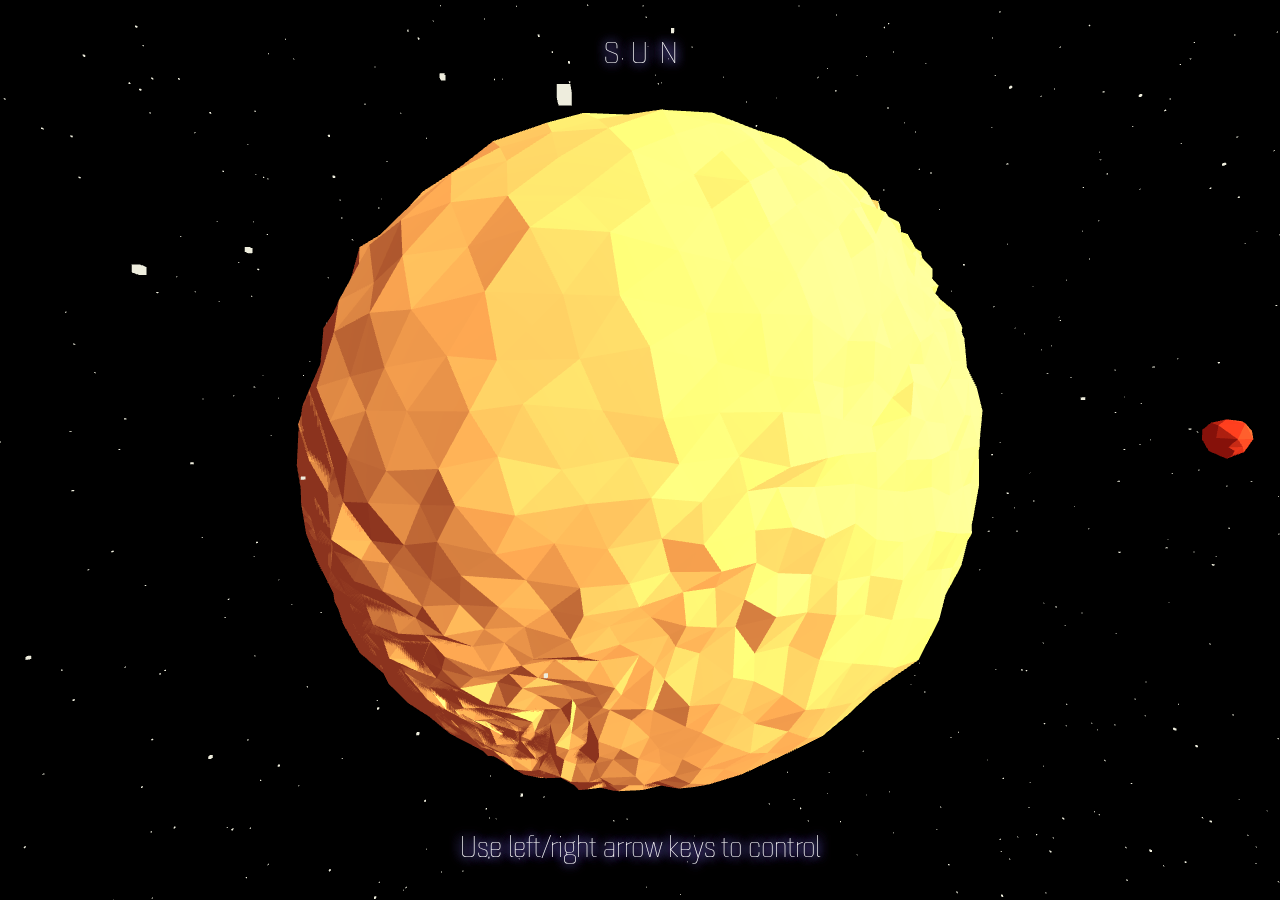
==== planet1/index.html @ 4c64be3d "added planets camera movement in to different ways" ====
<html>
	<head>

	<!-- No cache -->
	<meta http-equiv="Cache-Control" content="no-cache, no-store, must-revalidate" />
	<meta http-equiv="Pragma" content="no-cache" />
	<meta http-equiv="Expires" content="0" />
	

	<title>WebGL</title>
	<link href="css/modal.css" type="text/css" rel="stylesheet"/>
	<link href="css/style.css" type="text/css" rel="stylesheet"/>
	</head>
	<body id="container">

		<canvas id="myCanvas"></canvas>
		<div id="textDiv" class="float"></div>
		<div id="controlDiv" class="float">Use left/right arrow keys to control</div>
		<div id="myModal" class="modal">

		  <!-- Modal content -->
		  <div class="modal-content">
		    <div class="modal-header">
		      <span class="close" id="spanModal">&times;</span>
		      <p>Modal Header</p>
		    </div>
		    <div class="modal-body">
		      <p>Some text in the Modal Body</p>
		      <p>Some other text...</p>
		      <p>Some other text...</p>
		      <p>Some other text...</p>
		    </div>
		    <div class="modal-footer">
		      <p>Modal Footer</p>
		    </div>
		  </div>
		 </div>


		 







		<script src="script/three.js"></script>
		<script src="script/OrbitControls.js"></script>
		<script src="script/DatGuiMin.js"></script>
		<script src="script/jquery.js"></script>
		<script src="script/script.js"></script>
		<script src="http://threejs.org/examples/js/loaders/OBJLoader.js"></script>
		<script src="http://threejs.org/examples/js/loaders/MTLLoader.js"></script>
		<script src="http://threejs.org/examples/js/loaders/OBJMTLLoader.js"></script>
		<script src="script/helper.js"></script>
		<script src="script/particle.js"></script>
		<script src="script/saturn.js"></script>
		<script src="script/star.js"></script>
		<script src="script/run.js"></script>
		
	</body>
</html>
---- planet1/css/modal.css ----
.modal {
    display: none; /* Hidden by default */
    position: fixed; /* Stay in place */
    z-index: 1; /* Sit on top */
    padding-top: 100px; /* Location of the box */
    left: 0;
    top: 0;
    font-family: "Roboto Thin";
    width: 100%; /* Full width */
    height: 100%; /* Full height */
    overflow: auto; /* Enable scroll if needed */
    background-color: rgb(0,0,0); /* Fallback color */
    background-color: rgba(0,0,0,0.4); /* Black w/ opacity */
}

/* Modal Content */
.modal-content {
    position: relative;
    border-radius: 10px 10px 10px 10px;
    background-color: rgba(12,12,12,0.7);
    color: #FFFFFF;
    font-family: "Roboto Thin";
    font-size: 1.2em;
    margin: auto;
    padding: 0;
    border: 1px solid #888;
    width: 80%;
    /*box-shadow: 0 4px 8px 0 rgba(0,0,0,0.2),0 6px 20px 0 rgba(0,0,0,0.19);*/
    -webkit-animation-name: animatetop;
    -webkit-animation-duration: 0.4s;
    animation-name: animatetop;
    animation-duration: 0.4s
}

/* Add Animation */
@-webkit-keyframes animatetop {
    from {top:-300px; opacity:0} 
    to {top:0; opacity:1}
}

@keyframes animatetop {
    from {top:-300px; opacity:0}
    to {top:0; opacity:1}
}

/* The Close Button */
.close {
    color: white;
    float: right;
    font-weight: bold;
}

.close:hover,
.close:focus {
    color: rgba(255,255,255, 0.8);
    text-decoration: none;
    cursor: pointer;
}

.modal-header {
    padding: 2px 16px;
    background-color: rgba(12,12,12, 0.0);
    border-radius: 10px 10px 0px 0px;
    color: white;
    font-size: 1.2em;
    font-family: "Roboto Light";
}

.modal-body {
    padding: 2px 16px;
    background-color: rgba(12,12,12, 0.0);
}

.modal-footer {
    padding: 2px 16px;
    background-color: rgba(12,12,12, 0.0);
    border-radius: 0px 0px 10px 10px;
    color: white;
}
---- planet1/css/style.css ----
@font-face {
	font-family: "Roboto Thin";
    src: url(../fonts/roboto-thin.ttf);
}
@font-face {
	font-family: "Roboto Light";
    src: url(../fonts/roboto-light.ttf);
}
@font-face {
	font-family: "Quarca";
    src: url(../fonts/quarca-norm-thin.otf);
}

body {
	margin: 0;
}
#textDiv {
	position: absolute;
	top:4%;
	display: block;
	left: 50%;
	-webkit-transform: translate(-50%, 0%);
	-moz-transform: translate(-50%, 0%);
	font-size: 30px;
	color: #ffffff;
	font-family: "Quarca";
	text-shadow: 0 0 0.4em #87F, 0 0 0.4em #87F, 0 0 0.4em #87F;
	cursor: hand;
	
}
#controlDiv {
	position: absolute;
	display: block;
	left: 50%;
	-webkit-transform: translate(-50%, 0%);
	-moz-transform: translate(-50%, 0%);
	font-size: 30px;
	color: #ffffff;
	font-family: "Quarca";
	text-shadow: 0 0 0.4em #87F, 0 0 0.4em #87F, 0 0 0.4em #87F;
	
}

.float {
	-webkit-animation-name: Floatingx;
    -webkit-animation-duration: 4s;
    -webkit-animation-iteration-count: infinite;
    -webkit-animation-timing-function: ease-in-out;
    -moz-animation-name: Floating;
    -moz-animation-duration: 4s;
    -moz-animation-iteration-count: infinite;
    -moz-animation-timing-function: ease-in-out;
}
@-webkit-keyframes Floatingx{
    from {-webkit-transform:translate(-50%, 0%);}
    50% {-webkit-transform:translate(-50%, 40%);}
    to {-webkit-transform: translate(-50%, 0%);    }    
}
    
@-moz-keyframes Floating{
    from {-moz-transform:translate(-50%, 0%);}
    65% {-moz-transform:translate(-50%, 2%);}
    to {-moz-transform: translate(-50%, 0%);}    
}

.scaling{
	float: left;
	-webkit-animation-name: scalex;
	-webkit-animation-duration:3s;
	-webkit-animation-iteration-count:infinite;
	-webkit-animation-timing-function:ease-in-out;
	-moz-animation-name: scale;
	-moz-animation-duration:3s;
	-moz-animation-iteration-count:infinite;
	-moz-animation-timing-function:ease-in-out;
}

@-webkit-keyframes scalex{
    from {-webkit-transform: scale(1.0) translate(-50%, 0%);}
    65% {-webkit-transform: scale(1.1) translate(-50%, 0%);}
    to {-webkit-transform: scale(1.0) translate(-50%, 0%);}    
}
    
@-moz-keyframes scale{
    from {-moz-transform: scale(1.0) translate(-50%, 0%);}
    65% {-moz-transform: scale(1.1) translate(-50%, 0%);}
    to {-moz-transform: scale(1.0) translate(-50%, 0%);}    
}
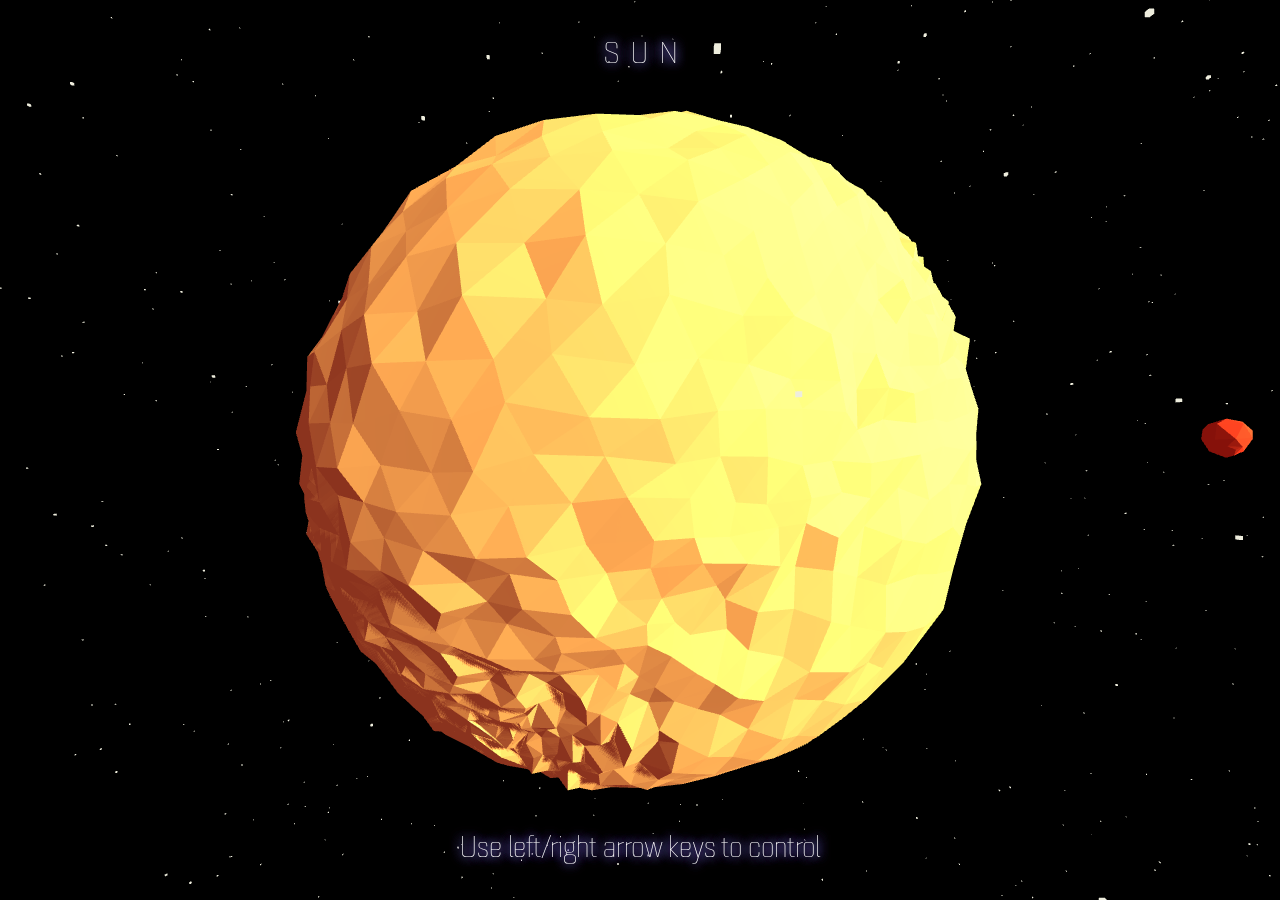
==== commit 530c4b1d: "google analytics" ====
--- a/planet1/index.html
+++ b/planet1/index.html
@@ -12,7 +12,16 @@
 	<link href="css/style.css" type="text/css" rel="stylesheet"/>
 	</head>
 	<body id="container">
+	<script>
+		  (function(i,s,o,g,r,a,m){i['GoogleAnalyticsObject']=r;i[r]=i[r]||function(){
+		  (i[r].q=i[r].q||[]).push(arguments)},i[r].l=1*new Date();a=s.createElement(o),
+		  m=s.getElementsByTagName(o)[0];a.async=1;a.src=g;m.parentNode.insertBefore(a,m)
+		  })(window,document,'script','https://www.google-analytics.com/analytics.js','ga');
 
+		  ga('create', 'UA-88358447-1', 'auto');
+		  ga('send', 'pageview');
+
+		</script>
 		<canvas id="myCanvas"></canvas>
 		<div id="textDiv" class="float"></div>
 		<div id="controlDiv" class="float">Use left/right arrow keys to control</div>
@@ -60,4 +69,4 @@
 		<script src="script/run.js"></script>
 		
 	</body>
-</html>+</html>
